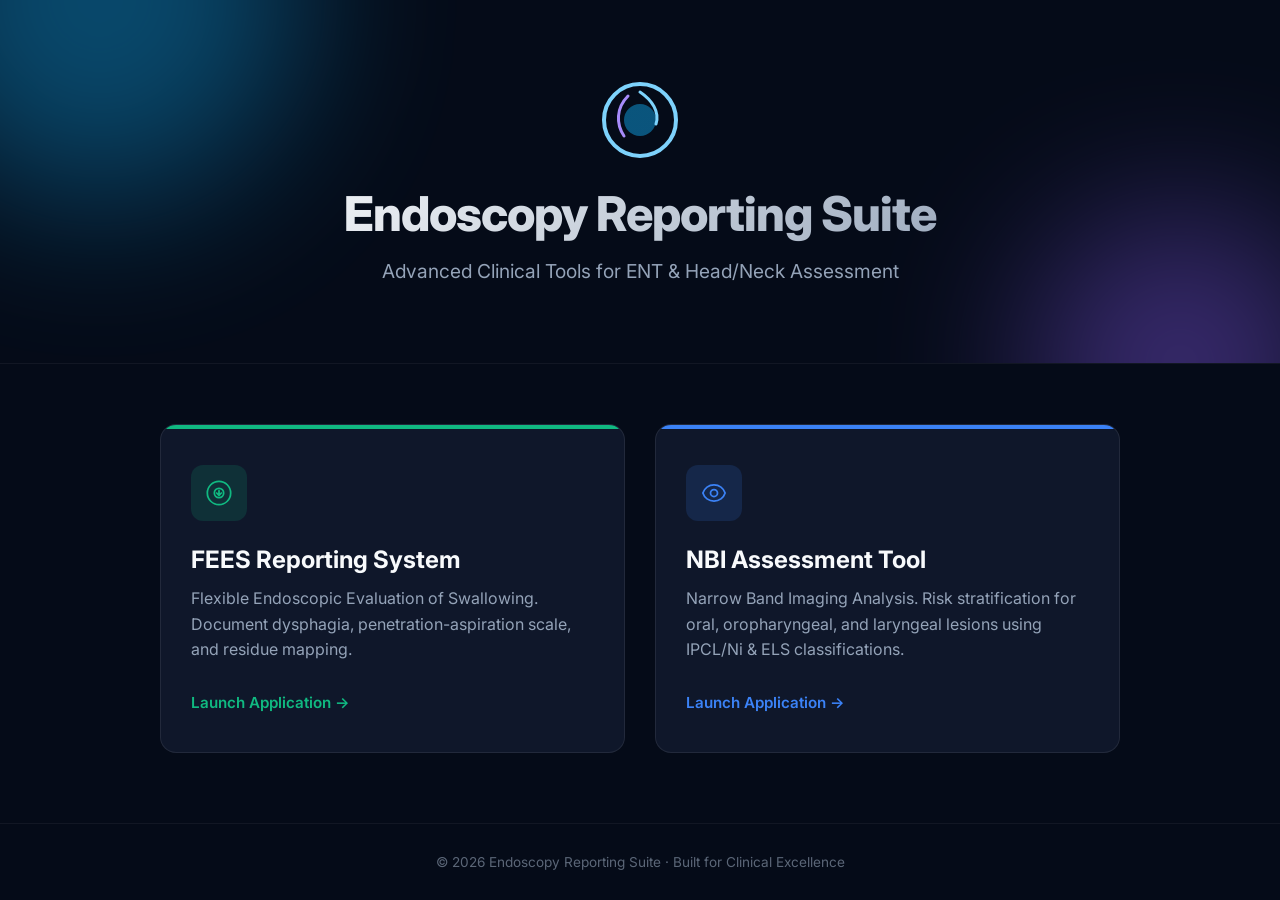
==== index.html @ db927d45 "Initial commit for Endoscopy Reporting Suite" ====
<!DOCTYPE html>
<html lang="en">
<head>
  <meta charset="UTF-8" />
  <meta name="viewport" content="width=device-width, initial-scale=1.0" />
  <title>Endoscopy Reporting Suite</title>
  <link rel="preconnect" href="https://fonts.googleapis.com" />
  <link rel="preconnect" href="https://fonts.gstatic.com" crossorigin />
  <link href="https://fonts.googleapis.com/css2?family=Inter:wght@300;400;500;600;700;800&display=swap" rel="stylesheet" />
  <link rel="stylesheet" href="styles.css" />
</head>
<body>

<header class="hero">
  <div class="hero-bg">
    <div class="blob blob-1"></div>
    <div class="blob blob-2"></div>
  </div>
  <div class="hero-content">
    <div class="brand-icon">
      <svg viewBox="0 0 40 40" fill="none" xmlns="http://www.w3.org/2000/svg">
        <circle cx="20" cy="20" r="18" stroke="url(#g1)" stroke-width="2"/>
        <circle cx="20" cy="20" r="8" fill="url(#g2)" opacity="0.8"/>
        <path d="M20 6 C26 10 30 16 28 22" stroke="#7dd3fc" stroke-width="1.5" stroke-linecap="round"/>
        <path d="M14 8 C8 14 8 22 12 28" stroke="#a78bfa" stroke-width="1.5" stroke-linecap="round"/>
        <defs>
          <linearGradient id="g1" x1="0" y1="0" x2="40" y2="40">
            <stop offset="0%" stop-color="#7dd3fc"/>
            <stop offset="100%" stop-color="#a78bfa"/>
          </linearGradient>
          <linearGradient id="g2" x1="0" y1="0" x2="40" y2="40">
            <stop offset="0%" stop-color="#0ea5e9" stop-opacity="0.6"/>
            <stop offset="100%" stop-color="#8b5cf6" stop-opacity="0.6"/>
          </linearGradient>
        </defs>
      </svg>
    </div>
    <h1 class="hero-title">Endoscopy Reporting Suite</h1>
    <p class="hero-subtitle">Advanced Clinical Tools for ENT &amp; Head/Neck Assessment</p>
  </div>
</header>

<main class="container">
  <div class="cards-grid">
    
    <!-- FEES App Card -->
    <a href="fees/index.html" class="app-card">
      <div class="card-icon fees-icon">
        <svg viewBox="0 0 24 24" fill="none" stroke="currentColor" stroke-width="1.5">
          <path stroke-linecap="round" stroke-linejoin="round" d="M12 2C6.48 2 2 6.48 2 12s4.48 10 10 10 10-4.48 10-10S17.52 2 12 2zm0 14c-2.21 0-4-1.79-4-4s1.79-4 4-4 4 1.79 4 4-1.79 4-4 4z"/>
          <path stroke-linecap="round" stroke-linejoin="round" d="M12 10v4m0 0l-2-2m2 2l2-2"/>
        </svg>
      </div>
      <h2 class="card-title">FEES Reporting System</h2>
      <p class="card-desc">Flexible Endoscopic Evaluation of Swallowing. Document dysphagia, penetration-aspiration scale, and residue mapping.</p>
      <div class="card-action">Launch Application →</div>
    </a>

    <!-- NBI App Card -->
    <a href="nbi/index.html" class="app-card">
      <div class="card-icon nbi-icon">
        <svg viewBox="0 0 24 24" fill="none" stroke="currentColor" stroke-width="1.5">
          <path stroke-linecap="round" stroke-linejoin="round" d="M15 12a3 3 0 11-6 0 3 3 0 016 0z"/>
          <path stroke-linecap="round" stroke-linejoin="round" d="M2.458 12C3.732 7.943 7.523 5 12 5c4.478 0 8.268 2.943 9.542 7-1.274 4.057-5.064 7-9.542 7-4.477 0-8.268-2.943-9.542-7z"/>
        </svg>
      </div>
      <h2 class="card-title">NBI Assessment Tool</h2>
      <p class="card-desc">Narrow Band Imaging Analysis. Risk stratification for oral, oropharyngeal, and laryngeal lesions using IPCL/Ni &amp; ELS classifications.</p>
      <div class="card-action">Launch Application →</div>
    </a>

  </div>
</main>

<footer class="footer">
  <p>&copy; <script>document.write(new Date().getFullYear())</script> Endoscopy Reporting Suite · Built for Clinical Excellence</p>
</footer>

</body>
</html>
---- styles.css ----
:root {
  --bg-color: #050b18;
  --card-bg: #0f172a;
  --text-main: #f8fafc;
  --text-muted: #94a3b8;
  --accent-cyan: #0ea5e9;
  --accent-violet: #8b5cf6;
  --fees-color: #10b981;
  --nbi-color: #3b82f6;
}

* { margin: 0; padding: 0; box-sizing: border-box; }

body {
  font-family: 'Inter', sans-serif;
  background-color: var(--bg-color);
  color: var(--text-main);
  min-height: 100vh;
  display: flex;
  flex-direction: column;
}

/* HERO SECTION */
.hero {
  position: relative;
  padding: 80px 20px;
  text-align: center;
  overflow: hidden;
  border-bottom: 1px solid rgba(255,255,255,0.05);
}

.hero-bg {
  position: absolute;
  top: 0; left: 0; right: 0; bottom: 0;
  z-index: 0;
  overflow: hidden;
}

.blob {
  position: absolute;
  border-radius: 50%;
  filter: blur(80px);
  opacity: 0.4;
}
.blob-1 {
  width: 400px; height: 400px;
  background: var(--accent-cyan);
  top: -200px; left: -100px;
}
.blob-2 {
  width: 300px; height: 300px;
  background: var(--accent-violet);
  bottom: -150px; right: -50px;
}

.hero-content {
  position: relative;
  z-index: 1;
  max-width: 800px;
  margin: 0 auto;
}

.brand-icon {
  width: 80px;
  height: 80px;
  margin: 0 auto 24px;
}

.hero-title {
  font-size: 3rem;
  font-weight: 800;
  letter-spacing: -1px;
  margin-bottom: 16px;
  background: linear-gradient(135deg, #f8fafc, #94a3b8);
  -webkit-background-clip: text;
  -webkit-text-fill-color: transparent;
}

.hero-subtitle {
  font-size: 1.2rem;
  color: var(--text-muted);
  font-weight: 400;
}

/* MAIN CONTENT */
.container {
  flex: 1;
  max-width: 1000px;
  margin: 0 auto;
  padding: 60px 20px;
  width: 100%;
}

.cards-grid {
  display: grid;
  grid-template-columns: repeat(auto-fit, minmax(350px, 1fr));
  gap: 30px;
}

/* APP CARDS */
.app-card {
  background: var(--card-bg);
  border: 1px solid rgba(255,255,255,0.08);
  border-radius: 16px;
  padding: 40px 30px;
  text-decoration: none;
  color: var(--text-main);
  transition: all 0.3s cubic-bezier(0.4, 0, 0.2, 1);
  position: relative;
  overflow: hidden;
  display: flex;
  flex-direction: column;
}

.app-card::before {
  content: '';
  position: absolute;
  top: 0; left: 0; right: 0;
  height: 4px;
  background: rgba(255,255,255,0.1);
  transition: all 0.3s ease;
}

.app-card[href*="fees"]::before { background: var(--fees-color); }
.app-card[href*="nbi"]::before { background: var(--nbi-color); }

.app-card:hover {
  transform: translateY(-5px);
  border-color: rgba(255,255,255,0.15);
  box-shadow: 0 20px 40px rgba(0,0,0,0.4);
}

.app-card:hover::before {
  height: 6px;
}

.card-icon {
  width: 56px;
  height: 56px;
  border-radius: 12px;
  display: flex;
  align-items: center;
  justify-content: center;
  margin-bottom: 24px;
}

.fees-icon {
  background: rgba(16,185,129,0.15);
  color: var(--fees-color);
}

.nbi-icon {
  background: rgba(59,130,246,0.15);
  color: var(--nbi-color);
}

.card-icon svg {
  width: 28px;
  height: 28px;
}

.card-title {
  font-size: 1.5rem;
  font-weight: 700;
  margin-bottom: 12px;
}

.card-desc {
  color: var(--text-muted);
  line-height: 1.6;
  margin-bottom: 30px;
  flex: 1;
}

.card-action {
  font-weight: 600;
  font-size: 0.95rem;
  display: inline-flex;
  align-items: center;
  transition: color 0.2s ease;
}

.app-card[href*="fees"] .card-action { color: var(--fees-color); }
.app-card[href*="nbi"] .card-action { color: var(--nbi-color); }

.app-card:hover .card-action {
  filter: brightness(1.2);
}

/* FOOTER */
.footer {
  text-align: center;
  padding: 30px 20px;
  color: rgba(148,163,184,0.6);
  font-size: 0.85rem;
  border-top: 1px solid rgba(255,255,255,0.05);
}

@media (max-width: 600px) {
  .hero-title { font-size: 2.2rem; }
  .cards-grid { grid-template-columns: 1fr; }
}
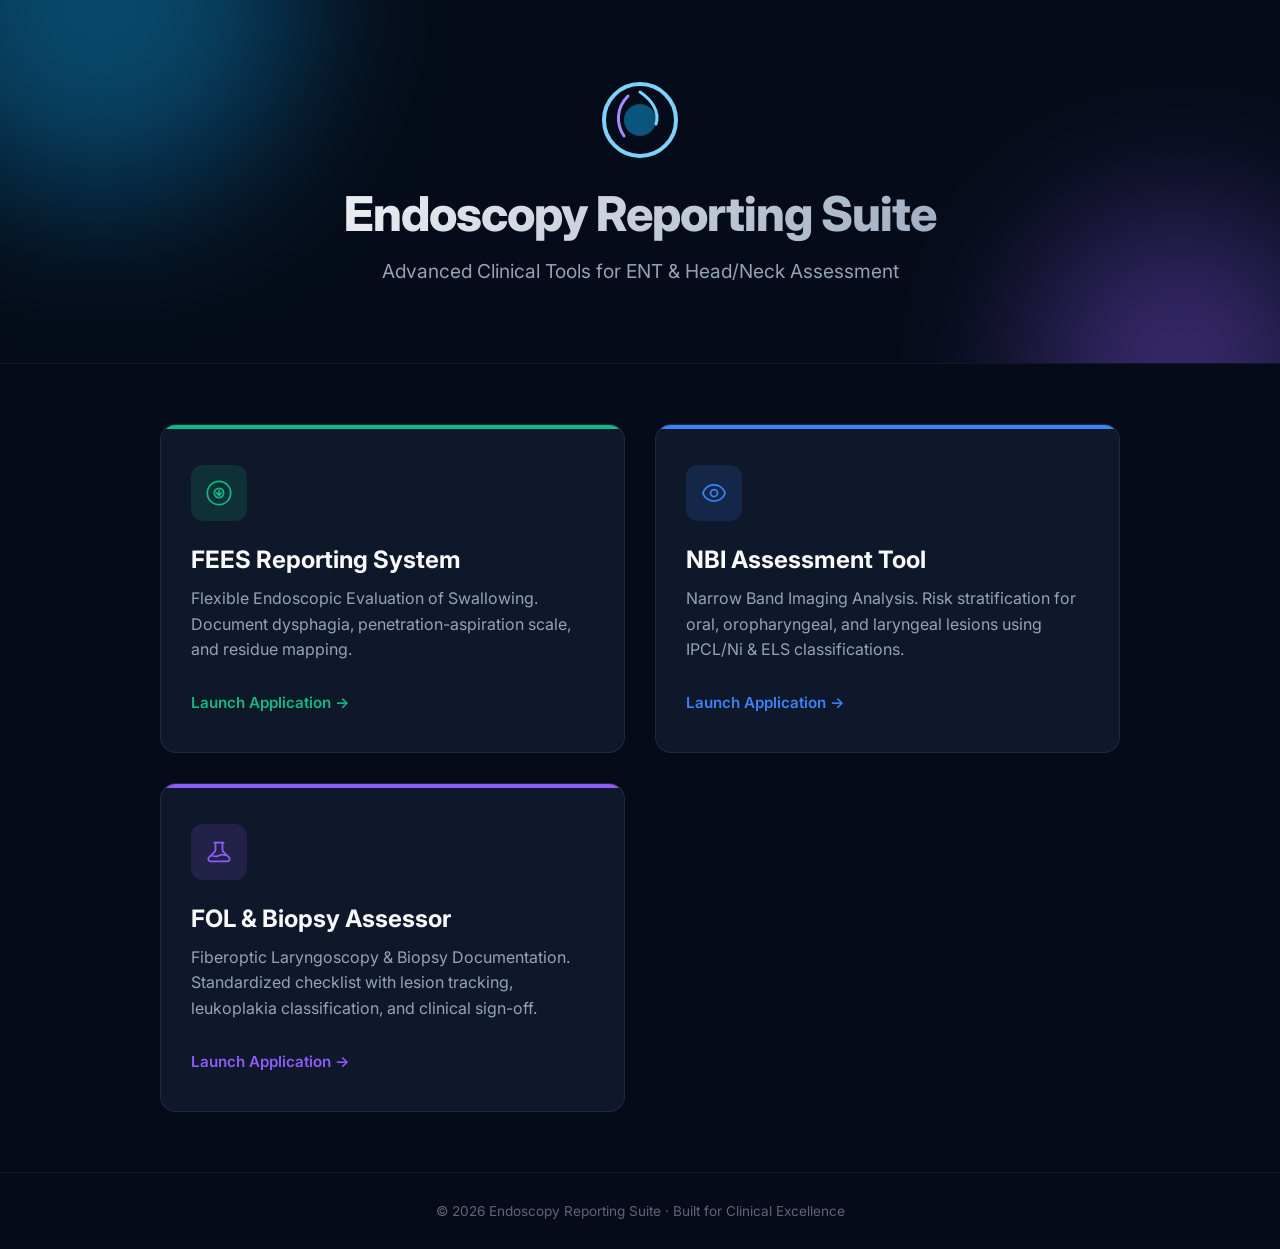
==== commit 112a3c6c: "Add Fiberoptic Laryngoscopy & Biopsy Application" ====
--- a/index.html
+++ b/index.html
@@ -69,6 +69,18 @@
       <div class="card-action">Launch Application →</div>
     </a>
 
+    <!-- FOL Biopsy App Card -->
+    <a href="fol-biopsy/index.html" class="app-card">
+      <div class="card-icon fol-icon">
+        <svg viewBox="0 0 24 24" fill="none" stroke="currentColor" stroke-width="1.5">
+          <path stroke-linecap="round" stroke-linejoin="round" d="M19.428 15.428a2 2 0 00-1.022-.547l-2.387-.477a6 6 0 00-3.86.517l-.318.158a6 6 0 01-3.86.517L6.05 15.21a2 2 0 00-1.806.547M8 4h8l-1 1v5.172a2 2 0 00.586 1.414l5 5c1.26 1.26.367 3.414-1.415 3.414H4.828c-1.782 0-2.674-2.154-1.414-3.414l5-5A2 2 0 009 10.172V5L8 4z" />
+        </svg>
+      </div>
+      <h2 class="card-title">FOL &amp; Biopsy Assessor</h2>
+      <p class="card-desc">Fiberoptic Laryngoscopy &amp; Biopsy Documentation. Standardized checklist with lesion tracking, leukoplakia classification, and clinical sign-off.</p>
+      <div class="card-action">Launch Application →</div>
+    </a>
+
   </div>
 </main>
 
--- a/styles.css
+++ b/styles.css
@@ -123,6 +123,7 @@
 
 .app-card[href*="fees"]::before { background: var(--fees-color); }
 .app-card[href*="nbi"]::before { background: var(--nbi-color); }
+.app-card[href*="fol"]::before { background: #8b5cf6; }
 
 .app-card:hover {
   transform: translateY(-5px);
@@ -154,6 +155,11 @@
   color: var(--nbi-color);
 }
 
+.fol-icon {
+  background: rgba(139,92,246,0.15);
+  color: #8b5cf6;
+}
+
 .card-icon svg {
   width: 28px;
   height: 28px;
@@ -182,6 +188,7 @@
 
 .app-card[href*="fees"] .card-action { color: var(--fees-color); }
 .app-card[href*="nbi"] .card-action { color: var(--nbi-color); }
+.app-card[href*="fol"] .card-action { color: #8b5cf6; }
 
 .app-card:hover .card-action {
   filter: brightness(1.2);
